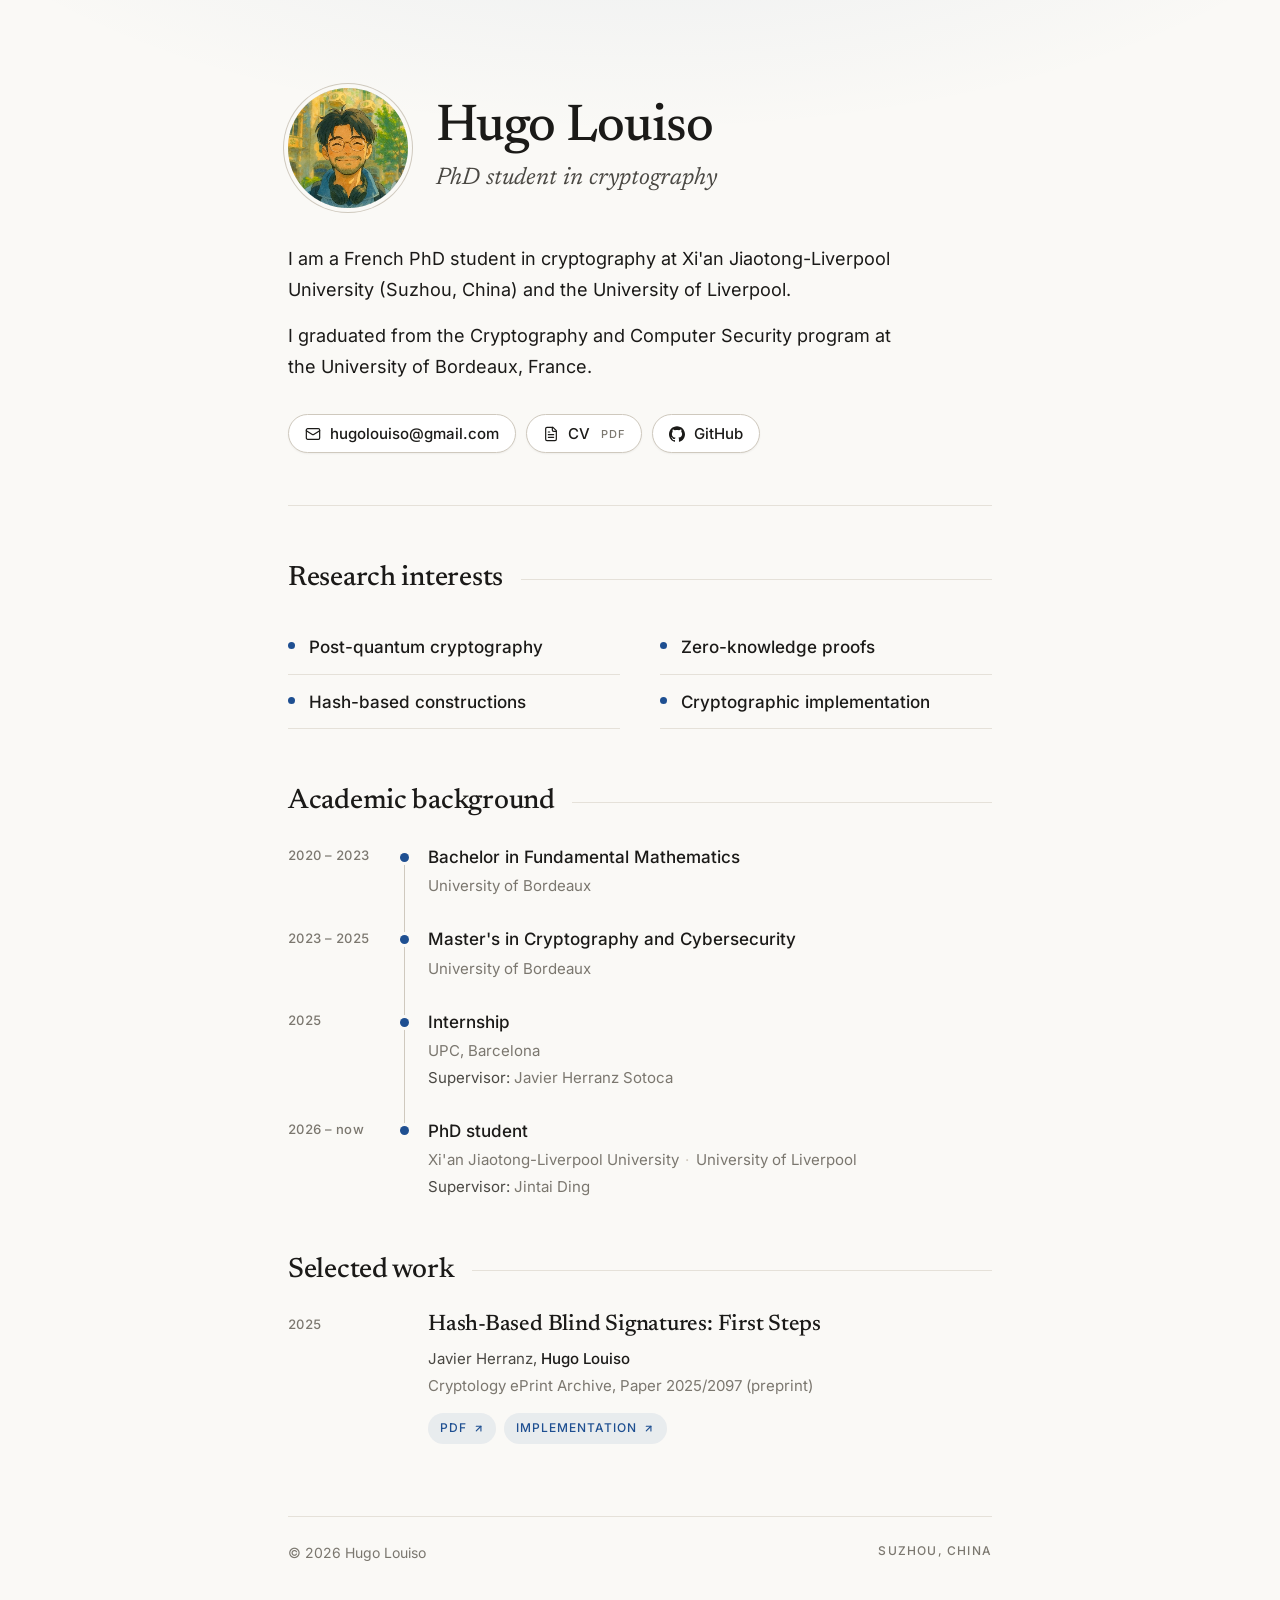
==== index.html @ 9418b862 "Update intro: drop PQC-X, mention the University of Liverpool Co-Authored-By: Claude Fable 5.1 <nore" ====
<!DOCTYPE html>
<html lang="en">
<head>
  <meta charset="utf-8">
  <meta name="viewport" content="width=device-width, initial-scale=1">
  <meta name="color-scheme" content="light">
  <meta name="theme-color" content="#faf9f6">

  <title>Hugo Louiso</title>
  <meta name="description" content="Hugo Louiso is a French PhD student in cryptography at Xi'an Jiaotong-Liverpool University (Suzhou, China) and the University of Liverpool. Post-quantum cryptography, zero-knowledge proofs and hash-based constructions.">
  <meta name="author" content="Hugo Louiso">
  <link rel="canonical" href="https://hlouiso.github.io/">

  <meta property="og:type" content="profile">
  <meta property="og:title" content="Hugo Louiso">
  <meta property="og:description" content="PhD student in cryptography at Xi'an Jiaotong-Liverpool University (Suzhou, China) and the University of Liverpool.">
  <meta property="og:url" content="https://hlouiso.github.io/">
  <meta property="og:image" content="https://hlouiso.github.io/assets/hugo-louiso.jpg">
  <meta name="twitter:card" content="summary">

  <link rel="icon" href="data:image/svg+xml,%3Csvg xmlns='http://www.w3.org/2000/svg' viewBox='0 0 64 64'%3E%3Crect width='64' height='64' rx='14' fill='%231e4f91'/%3E%3Ctext x='32' y='34' dominant-baseline='central' text-anchor='middle' font-family='Georgia, serif' font-size='30' fill='%23fff'%3EHL%3C/text%3E%3C/svg%3E">

  <link rel="preload" href="fonts/newsreader-latin-500-normal.woff2" as="font" type="font/woff2" crossorigin>
  <link rel="preload" href="fonts/newsreader-latin-400-italic.woff2" as="font" type="font/woff2" crossorigin>
  <link rel="preload" href="fonts/inter-latin-400-normal.woff2" as="font" type="font/woff2" crossorigin>
  <link rel="preload" href="fonts/inter-latin-500-normal.woff2" as="font" type="font/woff2" crossorigin>
  <link rel="stylesheet" href="style.css?v=3">

  <script type="application/ld+json">
  {
    "@context": "https://schema.org",
    "@type": "Person",
    "name": "Hugo Louiso",
    "url": "https://hlouiso.github.io/",
    "image": "https://hlouiso.github.io/assets/hugo-louiso.jpg",
    "email": "mailto:hugolouiso@gmail.com",
    "jobTitle": "PhD student in cryptography",
    "affiliation": [
      { "@type": "CollegeOrUniversity", "name": "Xi'an Jiaotong-Liverpool University" },
      { "@type": "CollegeOrUniversity", "name": "University of Liverpool" }
    ],
    "alumniOf": { "@type": "CollegeOrUniversity", "name": "University of Bordeaux" },
    "sameAs": ["https://github.com/hlouiso"]
  }
  </script>
</head>
<body>
  <div class="page">
    <header class="hero">
      <div class="identity">
        <img
          class="portrait"
          src="assets/hugo-louiso.jpg"
          width="120"
          height="120"
          alt="Portrait of Hugo Louiso"
          fetchpriority="high"
        >
        <div>
          <h1>Hugo Louiso</h1>
          <p class="role">PhD student in cryptography</p>
        </div>
      </div>

      <div class="intro">
        <p>
          I am a French PhD student in cryptography at Xi'an Jiaotong-Liverpool
          University (Suzhou, China) and the University of Liverpool.
        </p>
        <p>
          I graduated from the Cryptography and Computer Security program
          at the University of Bordeaux, France.
        </p>
      </div>

      <nav class="contact" aria-label="Contact and profiles">
        <a class="pill" href="mailto:hugolouiso@gmail.com">
          <svg viewBox="0 0 24 24" fill="none" stroke="currentColor" stroke-width="1.8" stroke-linecap="round" stroke-linejoin="round" aria-hidden="true">
            <rect width="20" height="16" x="2" y="4" rx="2"/>
            <path d="m22 7-8.97 5.7a1.94 1.94 0 0 1-2.06 0L2 7"/>
          </svg>
          hugolouiso@gmail.com
        </a>
        <a class="pill" href="CV_LOUISO_Hugo_EN.pdf" target="_blank" rel="noopener">
          <svg viewBox="0 0 24 24" fill="none" stroke="currentColor" stroke-width="1.8" stroke-linecap="round" stroke-linejoin="round" aria-hidden="true">
            <path d="M15 2H6a2 2 0 0 0-2 2v16a2 2 0 0 0 2 2h12a2 2 0 0 0 2-2V7Z"/>
            <path d="M14 2v4a2 2 0 0 0 2 2h4"/>
            <path d="M10 9H8"/>
            <path d="M16 13H8"/>
            <path d="M16 17H8"/>
          </svg>
          CV <span class="pill-hint">PDF</span>
        </a>
        <a class="pill" href="https://github.com/hlouiso" target="_blank" rel="noopener">
          <svg viewBox="0 0 24 24" fill="currentColor" aria-hidden="true">
            <path d="M12 .297c-6.63 0-12 5.373-12 12 0 5.303 3.438 9.8 8.205 11.385.6.113.82-.258.82-.577 0-.285-.01-1.04-.015-2.04-3.338.724-4.042-1.61-4.042-1.61C4.422 18.07 3.633 17.7 3.633 17.7c-1.087-.744.084-.729.084-.729 1.205.084 1.838 1.236 1.838 1.236 1.07 1.835 2.809 1.305 3.495.998.108-.776.417-1.305.76-1.605-2.665-.3-5.466-1.332-5.466-5.93 0-1.31.465-2.38 1.235-3.22-.135-.303-.54-1.523.105-3.176 0 0 1.005-.322 3.3 1.23.96-.267 1.98-.399 3-.405 1.02.006 2.04.138 3 .405 2.28-1.552 3.285-1.23 3.285-1.23.645 1.653.24 2.873.12 3.176.765.84 1.23 1.91 1.23 3.22 0 4.61-2.805 5.625-5.475 5.92.42.36.81 1.096.81 2.22 0 1.606-.015 2.896-.015 3.286 0 .315.21.69.825.57C20.565 22.092 24 17.592 24 12.297c0-6.627-5.373-12-12-12"/>
          </svg>
          GitHub
        </a>
      </nav>
    </header>

    <main>
      <section class="section" aria-labelledby="interests-title">
        <h2 id="interests-title">Research interests</h2>
        <ul class="interests" role="list">
          <li>Post-quantum cryptography</li>
          <li>Zero-knowledge proofs</li>
          <li>Hash-based constructions</li>
          <li>Cryptographic implementation</li>
        </ul>
      </section>

      <section class="section" aria-labelledby="background-title">
        <h2 id="background-title">Academic background</h2>
        <ol class="timeline">
          <li class="entry">
            <span class="entry-date">2020 – 2023</span>
            <div class="entry-body">
              <p class="entry-title">Bachelor in Fundamental Mathematics</p>
              <p class="entry-place">University of Bordeaux</p>
            </div>
          </li>
          <li class="entry">
            <span class="entry-date">2023 – 2025</span>
            <div class="entry-body">
              <p class="entry-title">Master's in Cryptography and Cybersecurity</p>
              <p class="entry-place">University of Bordeaux</p>
            </div>
          </li>
          <li class="entry">
            <span class="entry-date">2025</span>
            <div class="entry-body">
              <p class="entry-title">Internship</p>
              <p class="entry-place">UPC, Barcelona</p>
              <p class="entry-note"><span class="label">Supervisor:</span> Javier Herranz Sotoca</p>
            </div>
          </li>
          <li class="entry">
            <span class="entry-date">2026 – now</span>
            <div class="entry-body">
              <p class="entry-title">PhD student</p>
              <p class="entry-place"><span>Xi'an Jiaotong-Liverpool University</span><span class="sep" aria-hidden="true">·</span><span>University of Liverpool</span></p>
              <p class="entry-note"><span class="label">Supervisor:</span> Jintai Ding</p>
            </div>
          </li>
        </ol>
      </section>

      <section class="section" aria-labelledby="work-title">
        <h2 id="work-title">Selected work</h2>
        <ol class="papers">
          <li class="entry">
            <span class="entry-date">2025</span>
            <div class="entry-body">
              <h3 class="paper-title">
                <a href="https://eprint.iacr.org/2025/2097" target="_blank" rel="noopener">Hash-Based Blind Signatures: First Steps</a>
              </h3>
              <p class="paper-authors">Javier Herranz, <span class="me">Hugo Louiso</span></p>
              <p class="paper-venue">Cryptology ePrint Archive, Paper 2025/2097 (preprint)</p>
              <div class="paper-links">
                <a class="chip" href="https://eprint.iacr.org/2025/2097.pdf" target="_blank" rel="noopener">
                  PDF
                  <svg viewBox="0 0 24 24" fill="none" stroke="currentColor" stroke-width="2.4" stroke-linecap="round" stroke-linejoin="round" aria-hidden="true"><path d="M7 7h10v10"/><path d="M7 17 17 7"/></svg>
                </a>
                <a class="chip" href="https://github.com/hlouiso/blind_MSS" target="_blank" rel="noopener">
                  Implementation
                  <svg viewBox="0 0 24 24" fill="none" stroke="currentColor" stroke-width="2.4" stroke-linecap="round" stroke-linejoin="round" aria-hidden="true"><path d="M7 7h10v10"/><path d="M7 17 17 7"/></svg>
                </a>
              </div>
            </div>
          </li>
        </ol>
      </section>
    </main>

    <footer class="footer">
      <p>© 2026 Hugo Louiso</p>
      <p class="place">Suzhou, China</p>
    </footer>
  </div>
</body>
</html>
---- style.css ----
/* ==========================================================================
   Hugo Louiso — personal website
   Self-hosted fonts (SIL Open Font License, see fonts/LICENSE-*.txt)
   ========================================================================== */

@font-face {
  font-family: "Newsreader";
  font-style: normal;
  font-weight: 500;
  font-display: swap;
  src: url("fonts/newsreader-latin-500-normal.woff2") format("woff2");
}

@font-face {
  font-family: "Newsreader";
  font-style: italic;
  font-weight: 400;
  font-display: swap;
  src: url("fonts/newsreader-latin-400-italic.woff2") format("woff2");
}

@font-face {
  font-family: "Inter";
  font-style: normal;
  font-weight: 400;
  font-display: swap;
  src: url("fonts/inter-latin-400-normal.woff2") format("woff2");
}

@font-face {
  font-family: "Inter";
  font-style: normal;
  font-weight: 500;
  font-display: swap;
  src: url("fonts/inter-latin-500-normal.woff2") format("woff2");
}

/* --------------------------------------------------------------------------
   Design tokens
   -------------------------------------------------------------------------- */

:root {
  color-scheme: light;

  --bg: #faf9f6;
  --glow: rgba(30, 79, 145, 0.085);
  --surface: #ffffff;
  --text: #1b1a18;
  --text-2: #4a4843;
  --muted: #7b776f;
  --line: #e5e1d9;
  --line-strong: #cfc9be;
  --accent: #1e4f91;
  --accent-hover: #16407a;
  --accent-soft: rgba(30, 79, 145, 0.08);
  --on-accent: #ffffff;
  --selection-bg: #1e4f91;
  --selection-fg: #ffffff;
  --shadow: 0 1px 2px rgba(20, 18, 14, 0.05);

  --font-serif: "Newsreader", "Iowan Old Style", "Palatino Linotype", Palatino, Georgia, serif;
  --font-sans: "Inter", system-ui, -apple-system, "Segoe UI", Roboto, Helvetica, Arial, sans-serif;

  --date-w: 7rem;
  --rail-w: 1.75rem;
}

/* --------------------------------------------------------------------------
   Base
   -------------------------------------------------------------------------- */

*,
*::before,
*::after {
  box-sizing: border-box;
}

html {
  -webkit-text-size-adjust: 100%;
}

body {
  margin: 0;
  font-family: var(--font-sans);
  font-size: 1.0625rem;
  line-height: 1.65;
  color: var(--text);
  background-color: var(--bg);
  background-image: radial-gradient(70rem 32rem at 50% -14rem, var(--glow), transparent 70%);
  background-repeat: no-repeat;
  -webkit-font-smoothing: antialiased;
  -moz-osx-font-smoothing: grayscale;
  text-rendering: optimizeLegibility;
}

::selection {
  background: var(--selection-bg);
  color: var(--selection-fg);
}

a {
  color: var(--accent);
  text-decoration-thickness: 1px;
  text-underline-offset: 0.18em;
}

a:hover {
  color: var(--accent-hover);
}

:focus-visible {
  outline: 2px solid var(--accent);
  outline-offset: 3px;
  border-radius: 4px;
}

img {
  display: block;
  max-width: 100%;
}

svg {
  display: block;
}

.page {
  width: min(44rem, 100% - 2.5rem);
  margin: 0 auto;
  padding: 5.5rem 0 3.5rem;
}

/* --------------------------------------------------------------------------
   Hero
   -------------------------------------------------------------------------- */

.hero {
  padding-bottom: 3.25rem;
  border-bottom: 1px solid var(--line);
  margin-bottom: 3.5rem;
}

.identity {
  display: flex;
  align-items: center;
  gap: 1.75rem;
  margin-bottom: 2.25rem;
}

.portrait {
  width: 120px;
  height: 120px;
  flex-shrink: 0;
  border-radius: 50%;
  object-fit: cover;
  background: var(--accent-soft);
  box-shadow: 0 0 0 4px var(--bg), 0 0 0 5px var(--line-strong);
}

h1 {
  margin: 0 0 0.5rem;
  font-family: var(--font-serif);
  font-weight: 500;
  font-size: clamp(2.5rem, 6vw, 3.25rem);
  line-height: 1.02;
  letter-spacing: -0.02em;
  color: var(--text);
}

.role {
  margin: 0;
  font-family: var(--font-serif);
  font-style: italic;
  font-weight: 400;
  font-size: 1.5rem;
  line-height: 1.3;
  color: var(--text-2);
}

.intro p {
  margin: 0 0 1rem;
  max-width: 38rem;
  font-size: 1.125rem;
  line-height: 1.7;
}

.intro p:last-child {
  margin-bottom: 0;
}

.contact {
  display: flex;
  flex-wrap: wrap;
  gap: 0.625rem;
  margin-top: 2rem;
}

.pill {
  display: inline-flex;
  align-items: center;
  gap: 0.55rem;
  padding: 0.55rem 1rem;
  border: 1px solid var(--line-strong);
  border-radius: 999px;
  background: var(--surface);
  box-shadow: var(--shadow);
  color: var(--text);
  font-size: 0.9375rem;
  font-weight: 500;
  line-height: 1.3;
  text-decoration: none;
  transition: border-color 0.15s ease, color 0.15s ease, transform 0.15s ease;
}

.pill:hover {
  border-color: var(--accent);
  color: var(--accent);
  transform: translateY(-1px);
}

.pill svg {
  width: 1rem;
  height: 1rem;
  flex-shrink: 0;
}

.pill-hint {
  margin-left: 0.15rem;
  font-size: 0.6875rem;
  letter-spacing: 0.1em;
  text-transform: uppercase;
  color: var(--muted);
}

/* --------------------------------------------------------------------------
   Sections
   -------------------------------------------------------------------------- */

.section + .section {
  margin-top: 3.5rem;
}

h2 {
  display: flex;
  align-items: center;
  gap: 1.1rem;
  margin: 0 0 1.5rem;
  font-family: var(--font-serif);
  font-weight: 500;
  font-size: 1.75rem;
  line-height: 1.2;
  letter-spacing: -0.01em;
  color: var(--text);
}

h2::after {
  content: "";
  flex: 1;
  height: 1px;
  background: var(--line);
}

/* Research interests ------------------------------------------------------ */

.interests {
  list-style: none;
  margin: 0;
  padding: 0;
  display: grid;
  grid-template-columns: repeat(2, minmax(0, 1fr));
  column-gap: 2.5rem;
}

.interests li {
  display: flex;
  align-items: center;
  gap: 0.85rem;
  padding: 0.8rem 0;
  border-bottom: 1px solid var(--line);
  font-weight: 500;
}

.interests li::before {
  content: "";
  flex-shrink: 0;
  width: 7px;
  height: 7px;
  border-radius: 50%;
  background: var(--accent);
  transform: translateY(-1px);
}

/* Dated entries (timeline + papers) -------------------------------------- */

.timeline,
.papers {
  list-style: none;
  margin: 0;
  padding: 0;
}

.entry {
  position: relative;
  display: grid;
  grid-template-columns: var(--date-w) minmax(0, 1fr);
  padding-bottom: 1.75rem;
}

.entry:last-child {
  padding-bottom: 0;
}

.entry-date {
  padding-top: 0.2rem;
  font-size: 0.8125rem;
  font-weight: 500;
  line-height: 1.5;
  letter-spacing: 0.03em;
  font-variant-numeric: tabular-nums;
  color: var(--muted);
  white-space: nowrap;
}

.entry-body {
  padding-left: var(--rail-w);
}

.entry-title {
  margin: 0;
  font-weight: 500;
  color: var(--text);
}

.entry-place,
.entry-note {
  margin: 0.2rem 0 0;
  font-size: 0.9375rem;
  line-height: 1.55;
  color: var(--muted);
}

.entry-note .label {
  color: var(--text-2);
}

.sep {
  margin: 0 0.4rem;
  color: var(--line-strong);
}

/* Timeline rail: a hairline with a dot per entry */

.timeline .entry::before {
  content: "";
  position: absolute;
  top: 0;
  bottom: 0;
  left: calc(var(--date-w) + 4px);
  width: 1px;
  background: var(--line-strong);
}

.timeline .entry::after {
  content: "";
  position: absolute;
  top: 0.6rem;
  left: var(--date-w);
  width: 9px;
  height: 9px;
  border-radius: 50%;
  background: var(--accent);
  box-shadow: 0 0 0 3px var(--bg);
}

.timeline .entry:first-child::before {
  top: 0.6rem;
}

.timeline .entry:last-child::before {
  bottom: auto;
  height: 0.6rem;
}

/* Papers ------------------------------------------------------------------ */

.paper-title {
  margin: 0;
  font-family: var(--font-serif);
  font-weight: 500;
  font-size: 1.4rem;
  line-height: 1.25;
  letter-spacing: -0.01em;
}

.paper-title a {
  color: var(--text);
  text-decoration: none;
}

.paper-title a:hover {
  color: var(--accent);
}

.paper-authors {
  margin: 0.45rem 0 0;
  font-size: 0.9375rem;
  color: var(--text-2);
}

.paper-authors .me {
  font-weight: 500;
  color: var(--text);
}

.paper-venue {
  margin: 0.15rem 0 0;
  font-size: 0.9375rem;
  color: var(--muted);
}

.paper-links {
  display: flex;
  flex-wrap: wrap;
  gap: 0.5rem;
  margin-top: 0.9rem;
}

.chip {
  display: inline-flex;
  align-items: center;
  gap: 0.4rem;
  padding: 0.35rem 0.75rem;
  border-radius: 999px;
  background: var(--accent-soft);
  color: var(--accent);
  font-size: 0.75rem;
  font-weight: 500;
  letter-spacing: 0.08em;
  text-transform: uppercase;
  text-decoration: none;
  transition: background-color 0.15s ease, color 0.15s ease;
}

.chip svg {
  width: 0.7rem;
  height: 0.7rem;
}

.chip:hover {
  background: var(--accent);
  color: var(--on-accent);
}

/* --------------------------------------------------------------------------
   Footer
   -------------------------------------------------------------------------- */

.footer {
  display: flex;
  flex-wrap: wrap;
  justify-content: space-between;
  gap: 0.5rem 1rem;
  margin-top: 4.5rem;
  padding-top: 1.5rem;
  border-top: 1px solid var(--line);
  font-size: 0.875rem;
  color: var(--muted);
}

.footer p {
  margin: 0;
}

.footer .place {
  font-size: 0.75rem;
  font-weight: 500;
  letter-spacing: 0.1em;
  text-transform: uppercase;
}

/* --------------------------------------------------------------------------
   Small screens
   -------------------------------------------------------------------------- */

@media (max-width: 40rem) {
  :root {
    --date-w: 0px;
  }

  .page {
    width: min(44rem, 100% - 2rem);
    padding-top: 3.5rem;
  }

  .identity {
    flex-direction: column;
    align-items: flex-start;
    gap: 1.25rem;
    margin-bottom: 1.75rem;
  }

  .portrait {
    width: 96px;
    height: 96px;
  }

  .role {
    font-size: 1.35rem;
  }

  .intro p {
    font-size: 1.0625rem;
  }

  .hero {
    padding-bottom: 2.5rem;
    margin-bottom: 2.75rem;
  }

  .section + .section {
    margin-top: 2.75rem;
  }

  .interests {
    grid-template-columns: 1fr;
  }

  .entry {
    grid-template-columns: 1fr;
  }

  .entry-date {
    padding-top: 0;
    padding-left: var(--rail-w);
    margin-bottom: 0.2rem;
  }

  .papers .entry-date {
    padding-left: 0;
  }

  .papers .entry-body {
    padding-left: 0;
  }

  .entry-place > span {
    display: block;
  }

  .entry-place .sep {
    display: none;
  }

  .timeline .entry::after {
    top: 0.3rem;
  }

  .timeline .entry:first-child::before {
    top: 0.3rem;
  }

  .timeline .entry:last-child::before {
    height: 0.3rem;
  }
}

/* --------------------------------------------------------------------------
   Preferences
   -------------------------------------------------------------------------- */

@media (prefers-reduced-motion: reduce) {
  *,
  *::before,
  *::after {
    transition: none !important;
  }
}

@media print {
  body {
    background: #fff;
    color: #000;
  }

  .page {
    width: auto;
    padding: 0;
  }

  .pill,
  .chip {
    box-shadow: none;
    border: 1px solid #999;
    background: none;
  }
}
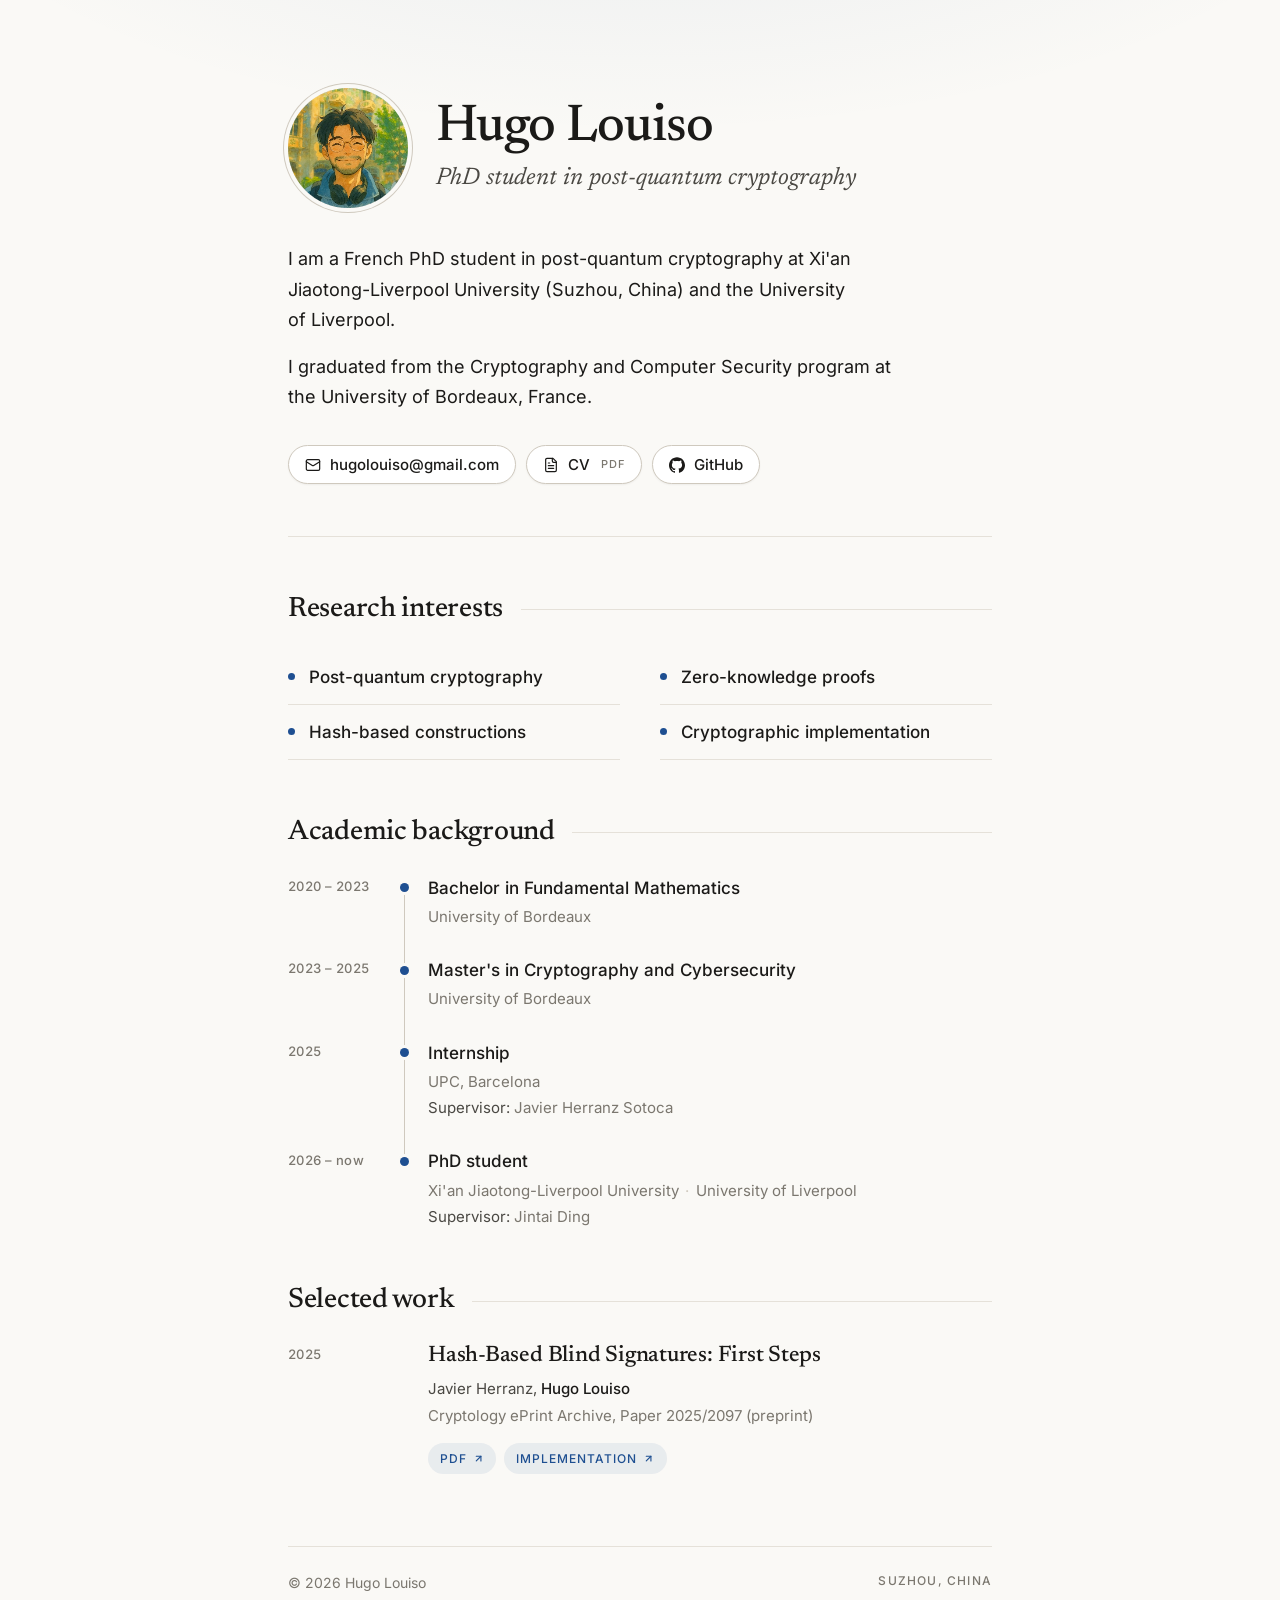
==== commit 93918795: "Describe the PhD as post-quantum cryptography, tidy hero wrapping Co-Authored-By: Claude Fable 5.1 <" ====
--- a/index.html
+++ b/index.html
@@ -7,13 +7,13 @@
   <meta name="theme-color" content="#faf9f6">
 
   <title>Hugo Louiso</title>
-  <meta name="description" content="Hugo Louiso is a French PhD student in cryptography at Xi'an Jiaotong-Liverpool University (Suzhou, China) and the University of Liverpool. Post-quantum cryptography, zero-knowledge proofs and hash-based constructions.">
+  <meta name="description" content="Hugo Louiso is a French PhD student in post-quantum cryptography at Xi'an Jiaotong-Liverpool University (Suzhou, China) and the University of Liverpool. Zero-knowledge proofs, hash-based constructions and cryptographic implementation.">
   <meta name="author" content="Hugo Louiso">
   <link rel="canonical" href="https://hlouiso.github.io/">
 
   <meta property="og:type" content="profile">
   <meta property="og:title" content="Hugo Louiso">
-  <meta property="og:description" content="PhD student in cryptography at Xi'an Jiaotong-Liverpool University (Suzhou, China) and the University of Liverpool.">
+  <meta property="og:description" content="PhD student in post-quantum cryptography at Xi'an Jiaotong-Liverpool University (Suzhou, China) and the University of Liverpool.">
   <meta property="og:url" content="https://hlouiso.github.io/">
   <meta property="og:image" content="https://hlouiso.github.io/assets/hugo-louiso.jpg">
   <meta name="twitter:card" content="summary">
@@ -24,7 +24,7 @@
   <link rel="preload" href="fonts/newsreader-latin-400-italic.woff2" as="font" type="font/woff2" crossorigin>
   <link rel="preload" href="fonts/inter-latin-400-normal.woff2" as="font" type="font/woff2" crossorigin>
   <link rel="preload" href="fonts/inter-latin-500-normal.woff2" as="font" type="font/woff2" crossorigin>
-  <link rel="stylesheet" href="style.css?v=3">
+  <link rel="stylesheet" href="style.css?v=4">
 
   <script type="application/ld+json">
   {
@@ -34,7 +34,7 @@
     "url": "https://hlouiso.github.io/",
     "image": "https://hlouiso.github.io/assets/hugo-louiso.jpg",
     "email": "mailto:hugolouiso@gmail.com",
-    "jobTitle": "PhD student in cryptography",
+    "jobTitle": "PhD student in post-quantum cryptography",
     "affiliation": [
       { "@type": "CollegeOrUniversity", "name": "Xi'an Jiaotong-Liverpool University" },
       { "@type": "CollegeOrUniversity", "name": "University of Liverpool" }
@@ -58,13 +58,13 @@
         >
         <div>
           <h1>Hugo Louiso</h1>
-          <p class="role">PhD student in cryptography</p>
+          <p class="role">PhD student in post-quantum cryptography</p>
         </div>
       </div>
 
       <div class="intro">
         <p>
-          I am a French PhD student in cryptography at Xi'an Jiaotong-Liverpool
+          I am a French PhD student in post-quantum cryptography at Xi'an Jiaotong-Liverpool
           University (Suzhou, China) and the University of Liverpool.
         </p>
         <p>
--- a/style.css
+++ b/style.css
@@ -181,6 +181,7 @@
   max-width: 38rem;
   font-size: 1.125rem;
   line-height: 1.7;
+  text-wrap: pretty;
 }
 
 .intro p:last-child {
@@ -504,7 +505,7 @@
   }
 
   .role {
-    font-size: 1.35rem;
+    font-size: 1.25rem;
   }
 
   .intro p {
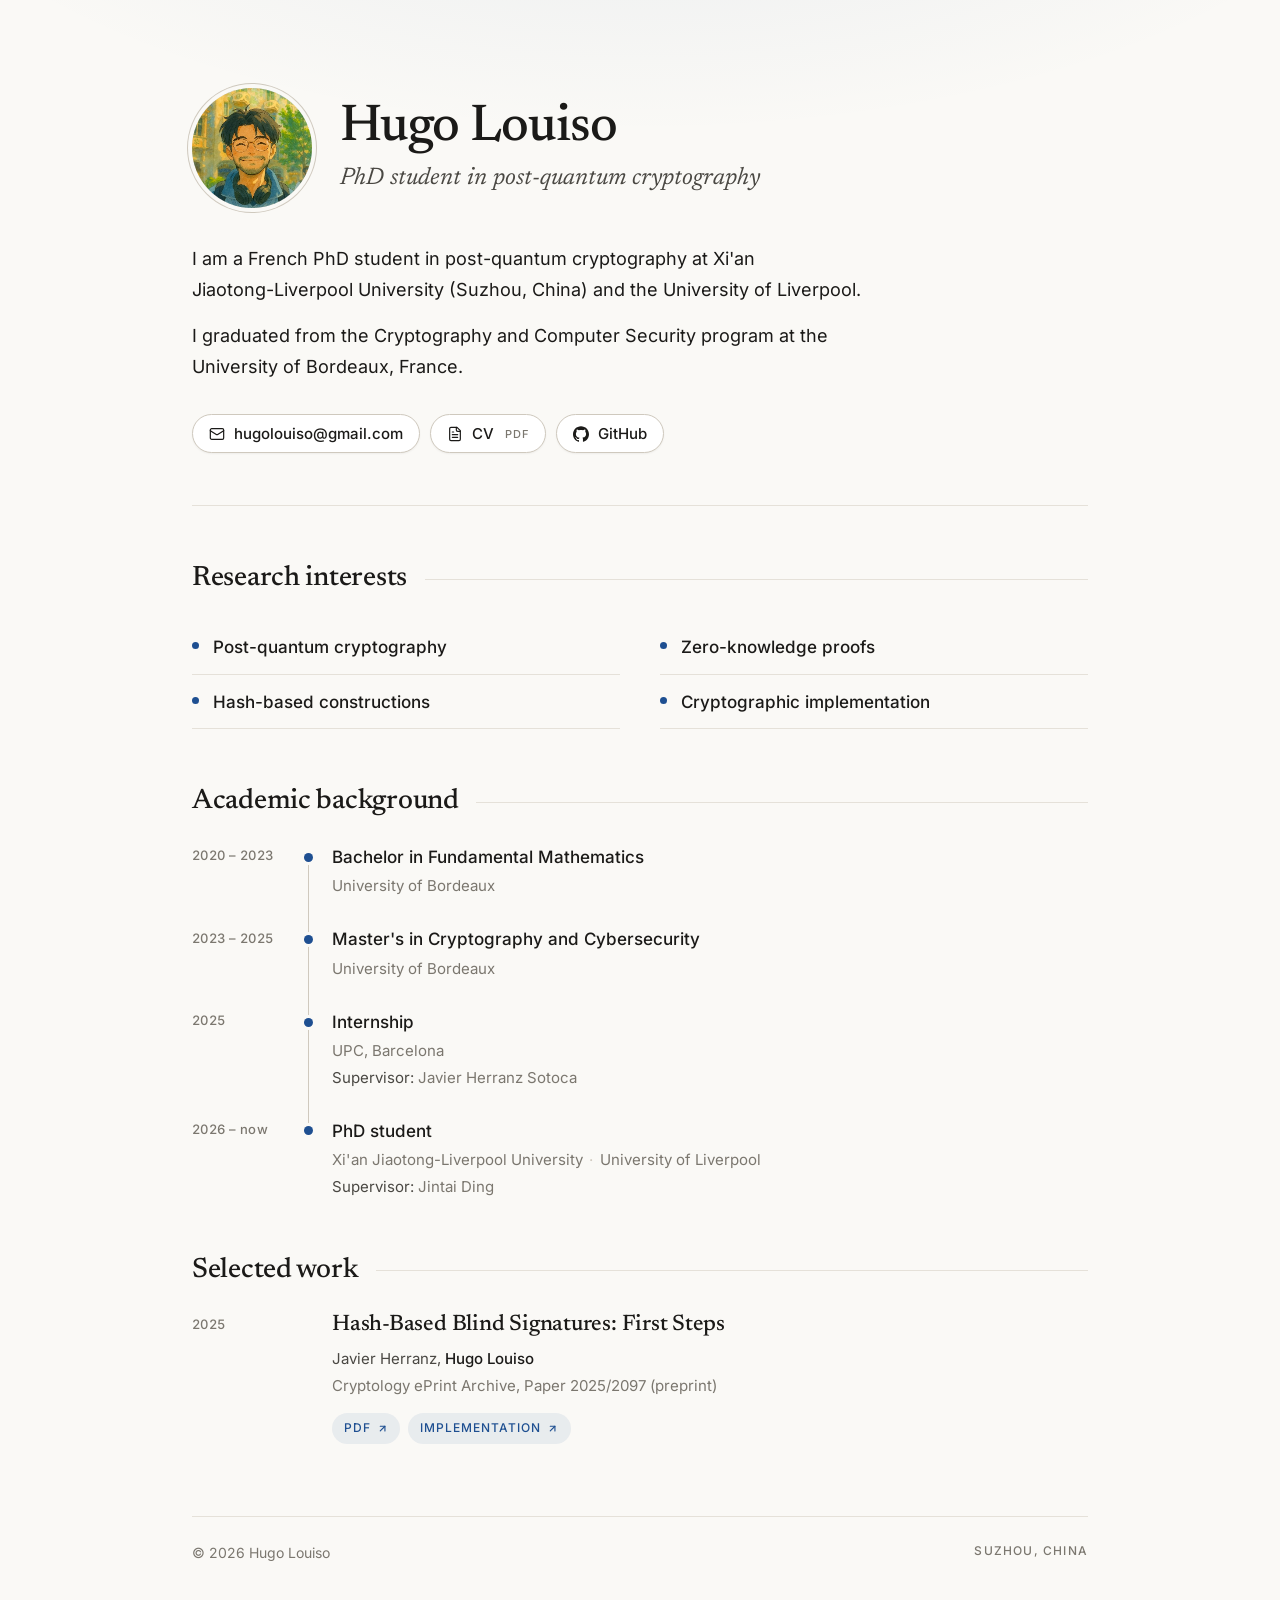
==== commit f5e10418: "Widen the content column to reduce side margins Co-Authored-By: Claude Fable 5.1 <noreply@anthropic." ====
--- a/index.html
+++ b/index.html
@@ -24,7 +24,7 @@
   <link rel="preload" href="fonts/newsreader-latin-400-italic.woff2" as="font" type="font/woff2" crossorigin>
   <link rel="preload" href="fonts/inter-latin-400-normal.woff2" as="font" type="font/woff2" crossorigin>
   <link rel="preload" href="fonts/inter-latin-500-normal.woff2" as="font" type="font/woff2" crossorigin>
-  <link rel="stylesheet" href="style.css?v=4">
+  <link rel="stylesheet" href="style.css?v=5">
 
   <script type="application/ld+json">
   {
@@ -64,8 +64,9 @@
 
       <div class="intro">
         <p>
-          I am a French PhD student in post-quantum cryptography at Xi'an Jiaotong-Liverpool
-          University (Suzhou, China) and the University of Liverpool.
+          I am a French PhD student in post-quantum cryptography at Xi'an
+          <span class="nowrap">Jiaotong-Liverpool</span> University (Suzhou, China)
+          and the University of Liverpool.
         </p>
         <p>
           I graduated from the Cryptography and Computer Security program
--- a/style.css
+++ b/style.css
@@ -124,7 +124,7 @@
 }
 
 .page {
-  width: min(44rem, 100% - 2.5rem);
+  width: min(56rem, 100% - 3rem);
   margin: 0 auto;
   padding: 5.5rem 0 3.5rem;
 }
@@ -178,7 +178,7 @@
 
 .intro p {
   margin: 0 0 1rem;
-  max-width: 38rem;
+  max-width: 44rem;
   font-size: 1.125rem;
   line-height: 1.7;
   text-wrap: pretty;
@@ -186,6 +186,10 @@
 
 .intro p:last-child {
   margin-bottom: 0;
+}
+
+.nowrap {
+  white-space: nowrap;
 }
 
 .contact {
@@ -488,7 +492,7 @@
   }
 
   .page {
-    width: min(44rem, 100% - 2rem);
+    width: min(56rem, 100% - 2rem);
     padding-top: 3.5rem;
   }
 
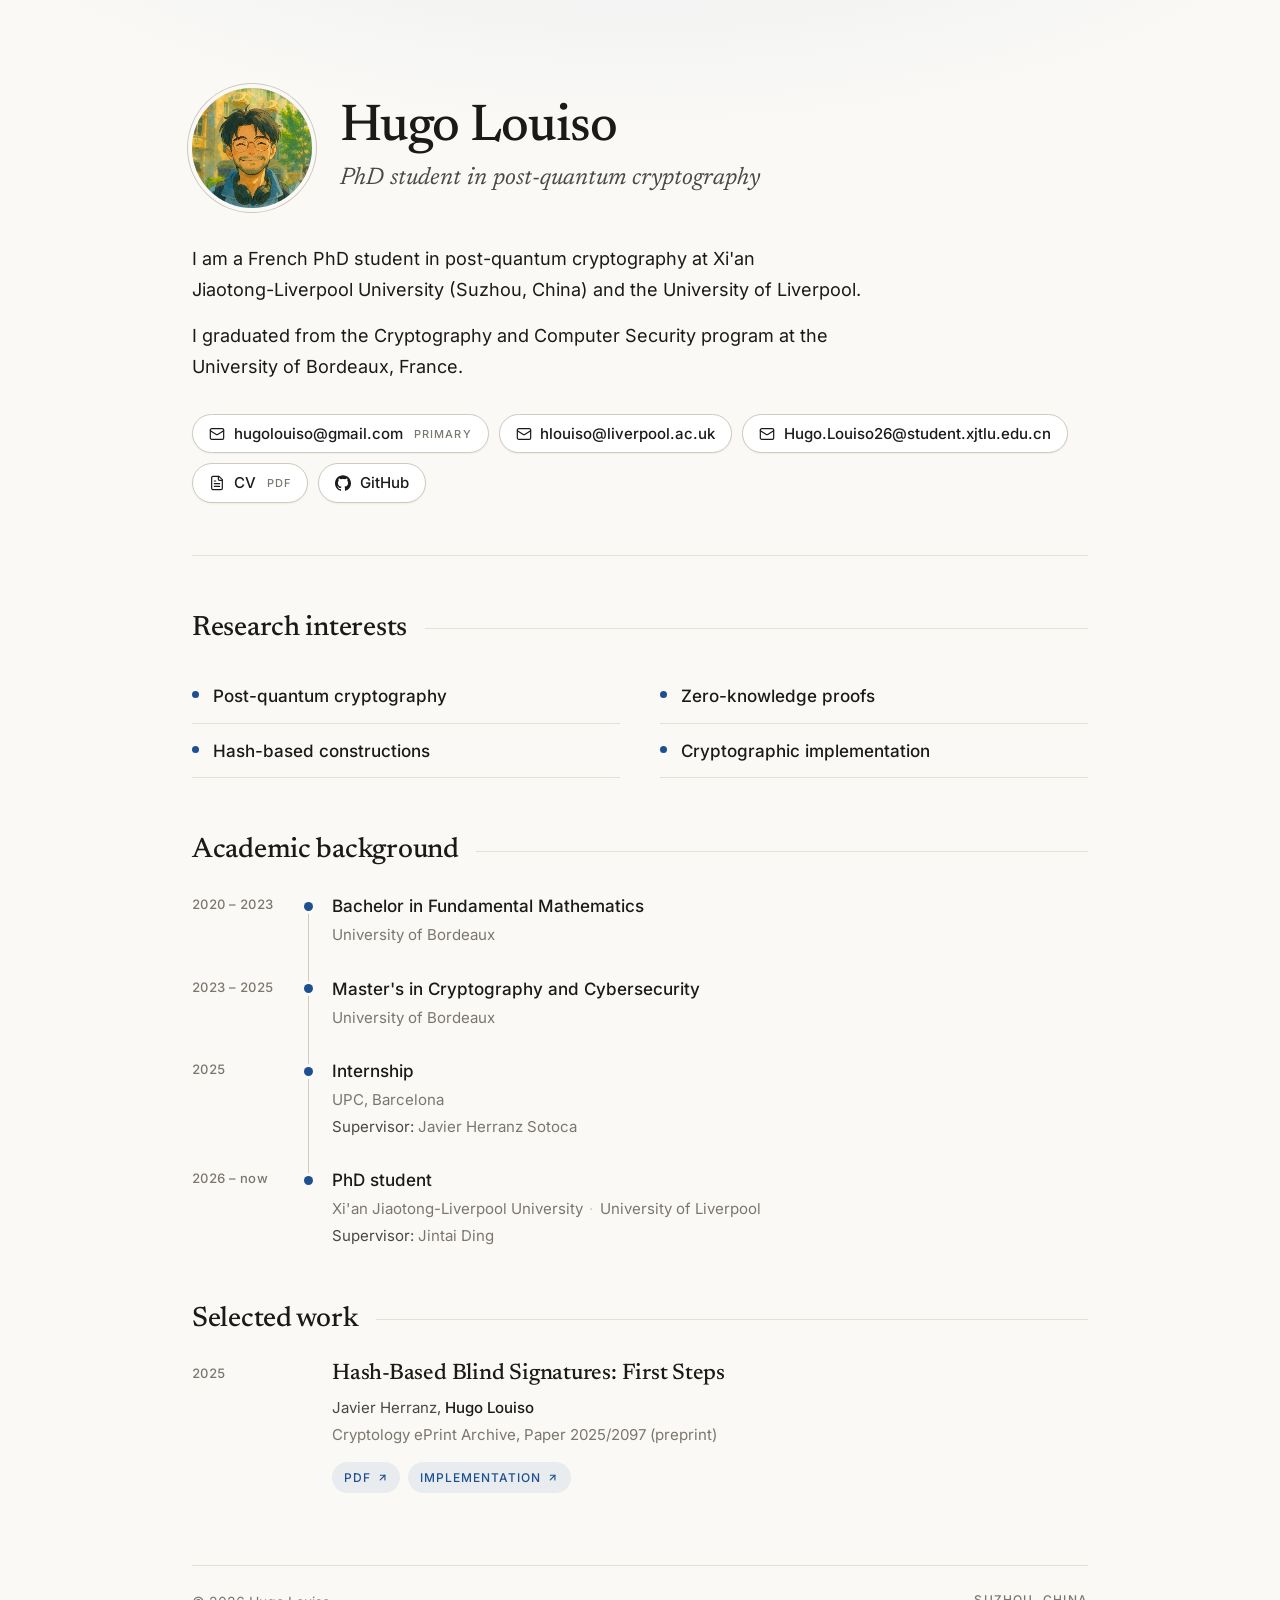
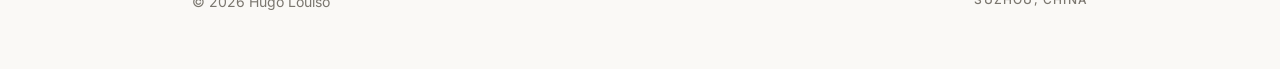
==== commit 663aa6b2: "Add university email addresses and mark primary contact" ====
--- a/index.html
+++ b/index.html
@@ -24,7 +24,7 @@
   <link rel="preload" href="fonts/newsreader-latin-400-italic.woff2" as="font" type="font/woff2" crossorigin>
   <link rel="preload" href="fonts/inter-latin-400-normal.woff2" as="font" type="font/woff2" crossorigin>
   <link rel="preload" href="fonts/inter-latin-500-normal.woff2" as="font" type="font/woff2" crossorigin>
-  <link rel="stylesheet" href="style.css?v=5">
+  <link rel="stylesheet" href="style.css?v=6">
 
   <script type="application/ld+json">
   {
@@ -80,7 +80,22 @@
             <rect width="20" height="16" x="2" y="4" rx="2"/>
             <path d="m22 7-8.97 5.7a1.94 1.94 0 0 1-2.06 0L2 7"/>
           </svg>
-          hugolouiso@gmail.com
+          <span class="pill-email">hugolouiso@gmail.com</span>
+          <span class="pill-hint">Primary</span>
+        </a>
+        <a class="pill" href="mailto:hlouiso@liverpool.ac.uk">
+          <svg viewBox="0 0 24 24" fill="none" stroke="currentColor" stroke-width="1.8" stroke-linecap="round" stroke-linejoin="round" aria-hidden="true">
+            <rect width="20" height="16" x="2" y="4" rx="2"/>
+            <path d="m22 7-8.97 5.7a1.94 1.94 0 0 1-2.06 0L2 7"/>
+          </svg>
+          <span class="pill-email">hlouiso@liverpool.ac.uk</span>
+        </a>
+        <a class="pill" href="mailto:Hugo.Louiso26@student.xjtlu.edu.cn">
+          <svg viewBox="0 0 24 24" fill="none" stroke="currentColor" stroke-width="1.8" stroke-linecap="round" stroke-linejoin="round" aria-hidden="true">
+            <rect width="20" height="16" x="2" y="4" rx="2"/>
+            <path d="m22 7-8.97 5.7a1.94 1.94 0 0 1-2.06 0L2 7"/>
+          </svg>
+          <span class="pill-email">Hugo.Louiso26@student.xjtlu.edu.cn</span>
         </a>
         <a class="pill" href="CV_LOUISO_Hugo_EN.pdf" target="_blank" rel="noopener">
           <svg viewBox="0 0 24 24" fill="none" stroke="currentColor" stroke-width="1.8" stroke-linecap="round" stroke-linejoin="round" aria-hidden="true">
--- a/style.css
+++ b/style.css
@@ -201,6 +201,7 @@
 
 .pill {
   display: inline-flex;
+  max-width: 100%;
   align-items: center;
   gap: 0.55rem;
   padding: 0.55rem 1rem;
@@ -226,6 +227,11 @@
   width: 1rem;
   height: 1rem;
   flex-shrink: 0;
+}
+
+.pill-email {
+  min-width: 0;
+  overflow-wrap: anywhere;
 }
 
 .pill-hint {
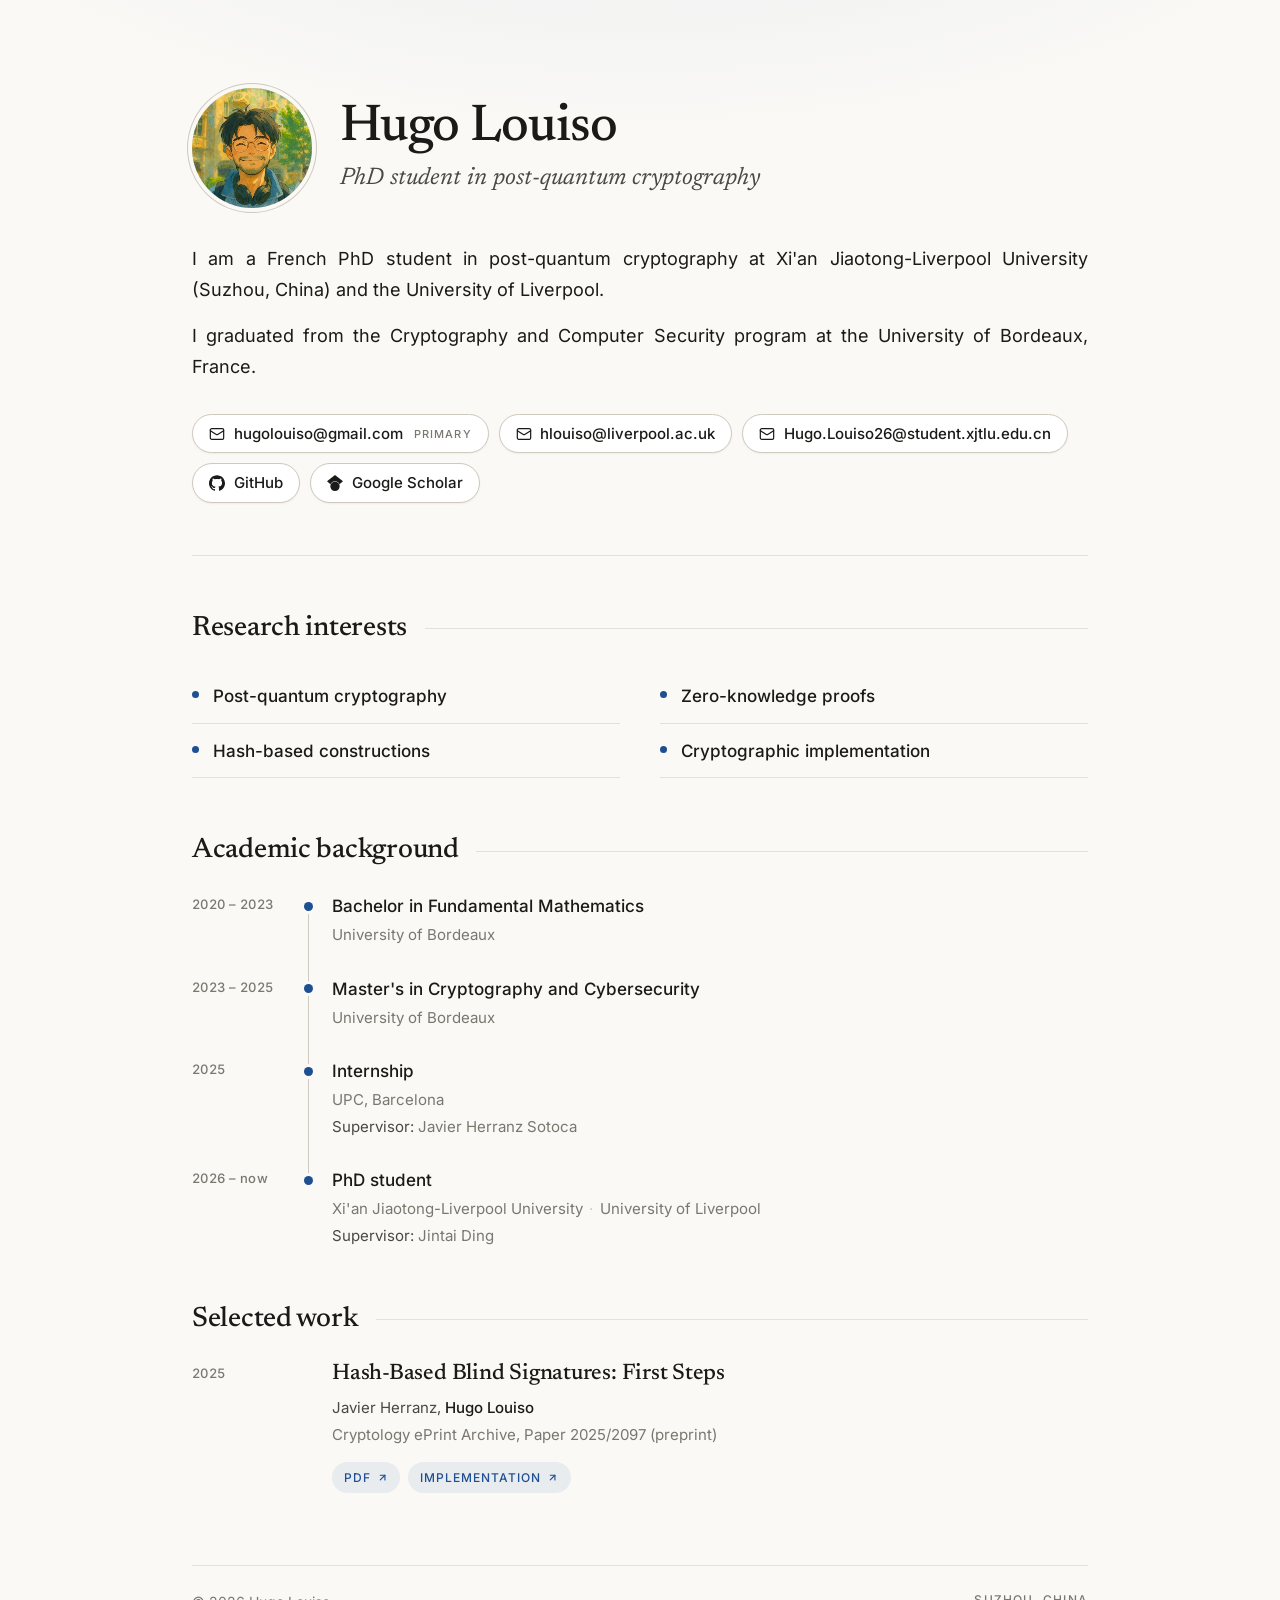
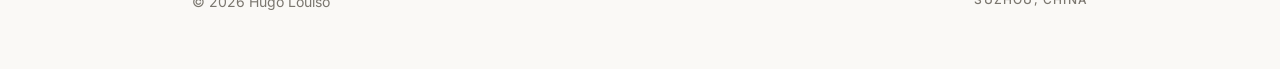
==== commit 01a5b957: "Personal website Co-Authored-By: Claude Opus 5.5 <noreply@anthropic.com>" ====
--- a/index.html
+++ b/index.html
@@ -9,13 +9,13 @@
   <title>Hugo Louiso</title>
   <meta name="description" content="Hugo Louiso is a French PhD student in post-quantum cryptography at Xi'an Jiaotong-Liverpool University (Suzhou, China) and the University of Liverpool. Zero-knowledge proofs, hash-based constructions and cryptographic implementation.">
   <meta name="author" content="Hugo Louiso">
-  <link rel="canonical" href="https://hlouiso.github.io/">
+  <link rel="canonical" href="https://hugolouiso.com/">
 
   <meta property="og:type" content="profile">
   <meta property="og:title" content="Hugo Louiso">
   <meta property="og:description" content="PhD student in post-quantum cryptography at Xi'an Jiaotong-Liverpool University (Suzhou, China) and the University of Liverpool.">
-  <meta property="og:url" content="https://hlouiso.github.io/">
-  <meta property="og:image" content="https://hlouiso.github.io/assets/hugo-louiso.jpg">
+  <meta property="og:url" content="https://hugolouiso.com/">
+  <meta property="og:image" content="https://hugolouiso.com/assets/hugo-louiso.jpg">
   <meta name="twitter:card" content="summary">
 
   <link rel="icon" href="data:image/svg+xml,%3Csvg xmlns='http://www.w3.org/2000/svg' viewBox='0 0 64 64'%3E%3Crect width='64' height='64' rx='14' fill='%231e4f91'/%3E%3Ctext x='32' y='34' dominant-baseline='central' text-anchor='middle' font-family='Georgia, serif' font-size='30' fill='%23fff'%3EHL%3C/text%3E%3C/svg%3E">
@@ -24,15 +24,15 @@
   <link rel="preload" href="fonts/newsreader-latin-400-italic.woff2" as="font" type="font/woff2" crossorigin>
   <link rel="preload" href="fonts/inter-latin-400-normal.woff2" as="font" type="font/woff2" crossorigin>
   <link rel="preload" href="fonts/inter-latin-500-normal.woff2" as="font" type="font/woff2" crossorigin>
-  <link rel="stylesheet" href="style.css?v=6">
+  <link rel="stylesheet" href="style.css?v=9">
 
   <script type="application/ld+json">
   {
     "@context": "https://schema.org",
     "@type": "Person",
     "name": "Hugo Louiso",
-    "url": "https://hlouiso.github.io/",
-    "image": "https://hlouiso.github.io/assets/hugo-louiso.jpg",
+    "url": "https://hugolouiso.com/",
+    "image": "https://hugolouiso.com/assets/hugo-louiso.jpg",
     "email": "mailto:hugolouiso@gmail.com",
     "jobTitle": "PhD student in post-quantum cryptography",
     "affiliation": [
@@ -40,7 +40,10 @@
       { "@type": "CollegeOrUniversity", "name": "University of Liverpool" }
     ],
     "alumniOf": { "@type": "CollegeOrUniversity", "name": "University of Bordeaux" },
-    "sameAs": ["https://github.com/hlouiso"]
+    "sameAs": [
+      "https://github.com/hlouiso",
+      "https://scholar.google.com/citations?user=svL3ezcAAAAJ"
+    ]
   }
   </script>
 </head>
@@ -97,21 +100,17 @@
           </svg>
           <span class="pill-email">Hugo.Louiso26@student.xjtlu.edu.cn</span>
         </a>
-        <a class="pill" href="CV_LOUISO_Hugo_EN.pdf" target="_blank" rel="noopener">
-          <svg viewBox="0 0 24 24" fill="none" stroke="currentColor" stroke-width="1.8" stroke-linecap="round" stroke-linejoin="round" aria-hidden="true">
-            <path d="M15 2H6a2 2 0 0 0-2 2v16a2 2 0 0 0 2 2h12a2 2 0 0 0 2-2V7Z"/>
-            <path d="M14 2v4a2 2 0 0 0 2 2h4"/>
-            <path d="M10 9H8"/>
-            <path d="M16 13H8"/>
-            <path d="M16 17H8"/>
-          </svg>
-          CV <span class="pill-hint">PDF</span>
-        </a>
         <a class="pill" href="https://github.com/hlouiso" target="_blank" rel="noopener">
           <svg viewBox="0 0 24 24" fill="currentColor" aria-hidden="true">
             <path d="M12 .297c-6.63 0-12 5.373-12 12 0 5.303 3.438 9.8 8.205 11.385.6.113.82-.258.82-.577 0-.285-.01-1.04-.015-2.04-3.338.724-4.042-1.61-4.042-1.61C4.422 18.07 3.633 17.7 3.633 17.7c-1.087-.744.084-.729.084-.729 1.205.084 1.838 1.236 1.838 1.236 1.07 1.835 2.809 1.305 3.495.998.108-.776.417-1.305.76-1.605-2.665-.3-5.466-1.332-5.466-5.93 0-1.31.465-2.38 1.235-3.22-.135-.303-.54-1.523.105-3.176 0 0 1.005-.322 3.3 1.23.96-.267 1.98-.399 3-.405 1.02.006 2.04.138 3 .405 2.28-1.552 3.285-1.23 3.285-1.23.645 1.653.24 2.873.12 3.176.765.84 1.23 1.91 1.23 3.22 0 4.61-2.805 5.625-5.475 5.92.42.36.81 1.096.81 2.22 0 1.606-.015 2.896-.015 3.286 0 .315.21.69.825.57C20.565 22.092 24 17.592 24 12.297c0-6.627-5.373-12-12-12"/>
           </svg>
           GitHub
+        </a>
+        <a class="pill" href="https://scholar.google.com/citations?user=svL3ezcAAAAJ" target="_blank" rel="noopener">
+          <svg viewBox="0 0 24 24" fill="currentColor" aria-hidden="true">
+            <path d="M5.242 13.769 0 9.5 12 0l12 9.5-5.242 4.269C17.548 11.249 14.978 9.5 12 9.5c-2.977 0-5.548 1.748-6.758 4.269zM12 10a7 7 0 1 0 0 14 7 7 0 0 0 0-14z"/>
+          </svg>
+          Google Scholar
         </a>
       </nav>
     </header>
--- a/style.css
+++ b/style.css
@@ -178,10 +178,10 @@
 
 .intro p {
   margin: 0 0 1rem;
-  max-width: 44rem;
   font-size: 1.125rem;
   line-height: 1.7;
-  text-wrap: pretty;
+  text-align: justify;
+  hyphens: auto;
 }
 
 .intro p:last-child {
@@ -520,6 +520,9 @@
 
   .intro p {
     font-size: 1.0625rem;
+    text-align: left;
+    hyphens: manual;
+    text-wrap: pretty;
   }
 
   .hero {
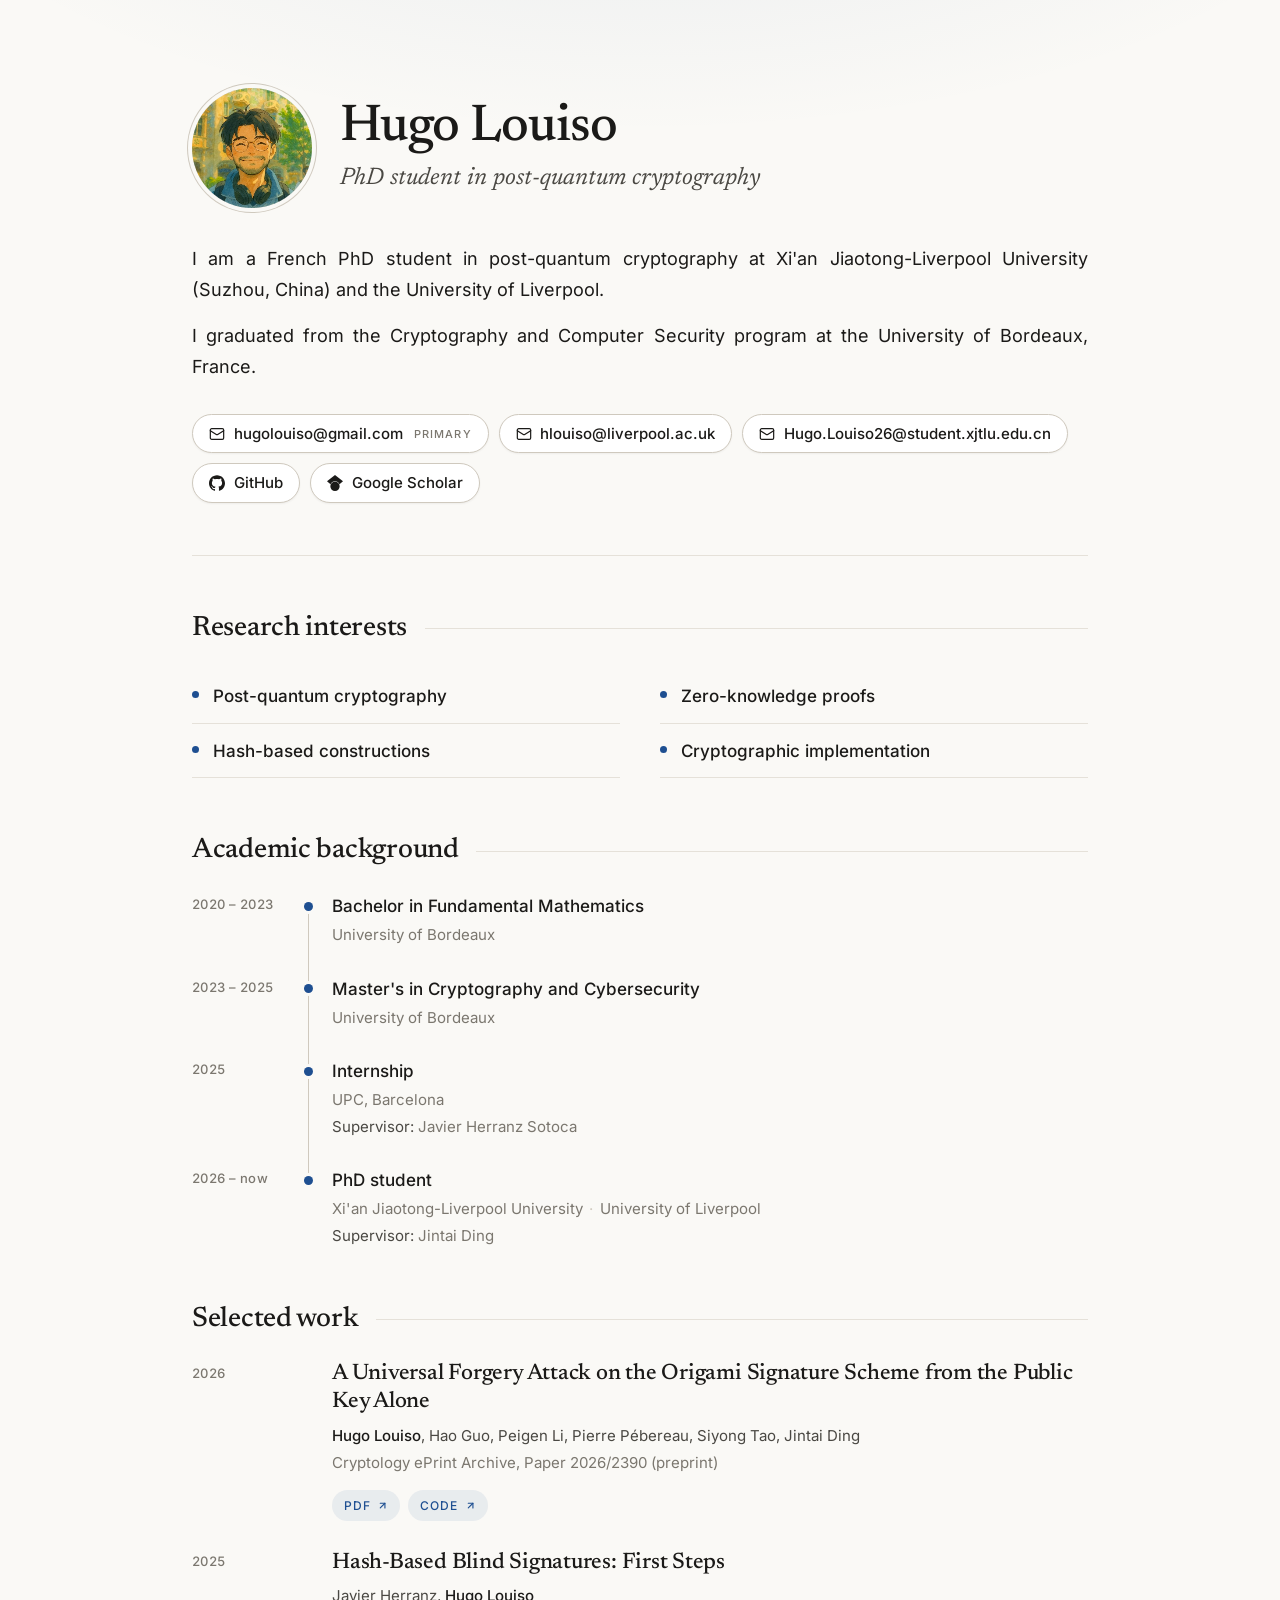
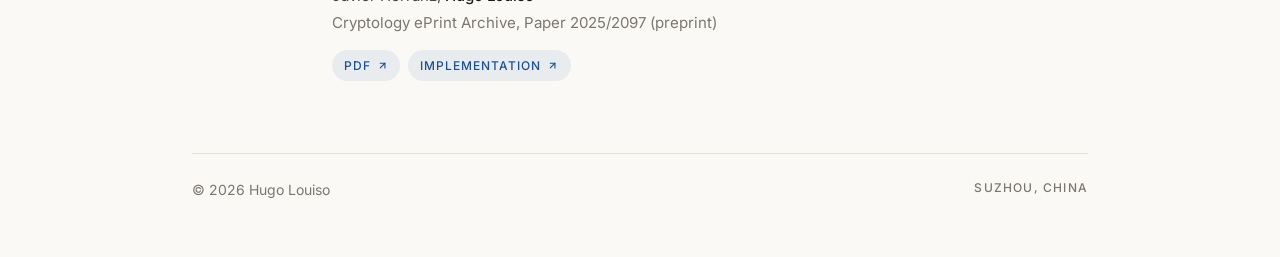
==== commit 0c45cd00: "Add Origami universal forgery paper to selected work Co-Authored-By: Claude Opus 5.5 <noreply@anthro" ====
--- a/index.html
+++ b/index.html
@@ -166,6 +166,26 @@
         <h2 id="work-title">Selected work</h2>
         <ol class="papers">
           <li class="entry">
+            <span class="entry-date">2026</span>
+            <div class="entry-body">
+              <h3 class="paper-title">
+                <a href="https://eprint.iacr.org/2026/2390" target="_blank" rel="noopener">A Universal Forgery Attack on the Origami Signature Scheme from the Public Key Alone</a>
+              </h3>
+              <p class="paper-authors"><span class="me">Hugo Louiso</span>, Hao Guo, Peigen Li, Pierre Pébereau, Siyong Tao, Jintai Ding</p>
+              <p class="paper-venue">Cryptology ePrint Archive, Paper 2026/2390 (preprint)</p>
+              <div class="paper-links">
+                <a class="chip" href="https://eprint.iacr.org/2026/2390.pdf" target="_blank" rel="noopener">
+                  PDF
+                  <svg viewBox="0 0 24 24" fill="none" stroke="currentColor" stroke-width="2.4" stroke-linecap="round" stroke-linejoin="round" aria-hidden="true"><path d="M7 7h10v10"/><path d="M7 17 17 7"/></svg>
+                </a>
+                <a class="chip" href="https://github.com/hlouiso/origami-forgery" target="_blank" rel="noopener">
+                  Code
+                  <svg viewBox="0 0 24 24" fill="none" stroke="currentColor" stroke-width="2.4" stroke-linecap="round" stroke-linejoin="round" aria-hidden="true"><path d="M7 7h10v10"/><path d="M7 17 17 7"/></svg>
+                </a>
+              </div>
+            </div>
+          </li>
+          <li class="entry">
             <span class="entry-date">2025</span>
             <div class="entry-body">
               <h3 class="paper-title">
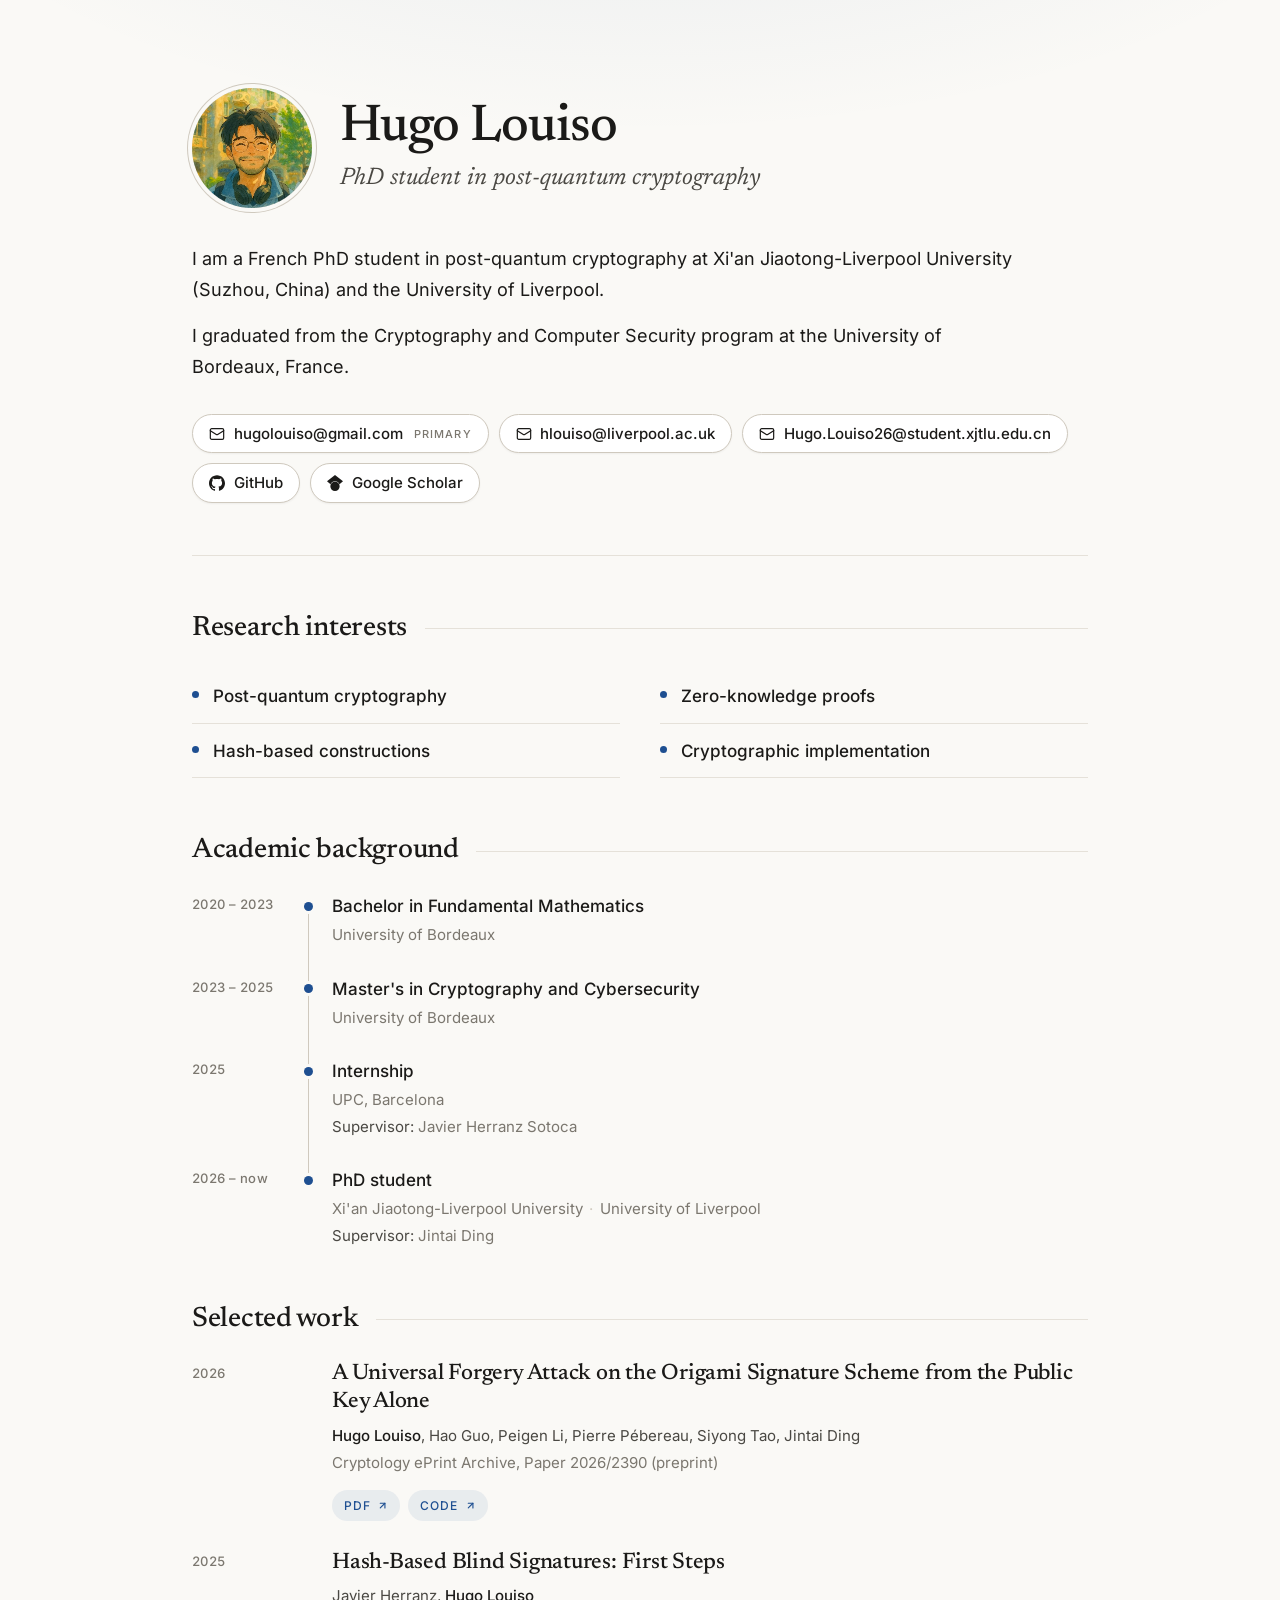
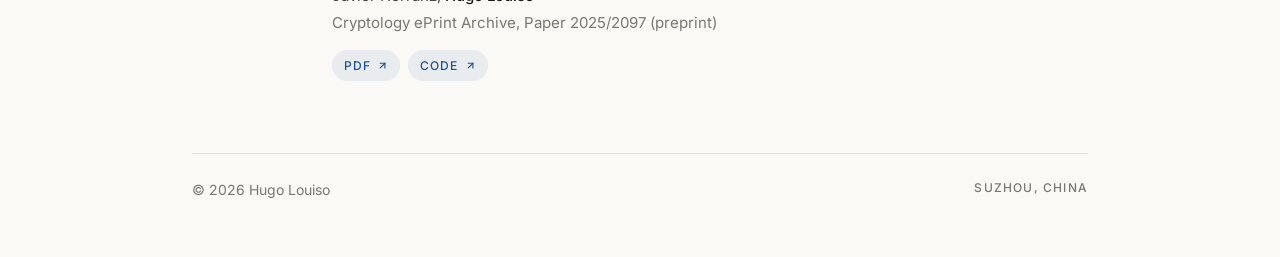
==== commit 434f3d12: "Unify code link labels and left-align intro text Label both repository links "Code". Drop justificat" ====
--- a/index.html
+++ b/index.html
@@ -24,7 +24,7 @@
   <link rel="preload" href="fonts/newsreader-latin-400-italic.woff2" as="font" type="font/woff2" crossorigin>
   <link rel="preload" href="fonts/inter-latin-400-normal.woff2" as="font" type="font/woff2" crossorigin>
   <link rel="preload" href="fonts/inter-latin-500-normal.woff2" as="font" type="font/woff2" crossorigin>
-  <link rel="stylesheet" href="style.css?v=9">
+  <link rel="stylesheet" href="style.css?v=10">
 
   <script type="application/ld+json">
   {
@@ -199,7 +199,7 @@
                   <svg viewBox="0 0 24 24" fill="none" stroke="currentColor" stroke-width="2.4" stroke-linecap="round" stroke-linejoin="round" aria-hidden="true"><path d="M7 7h10v10"/><path d="M7 17 17 7"/></svg>
                 </a>
                 <a class="chip" href="https://github.com/hlouiso/blind_MSS" target="_blank" rel="noopener">
-                  Implementation
+                  Code
                   <svg viewBox="0 0 24 24" fill="none" stroke="currentColor" stroke-width="2.4" stroke-linecap="round" stroke-linejoin="round" aria-hidden="true"><path d="M7 7h10v10"/><path d="M7 17 17 7"/></svg>
                 </a>
               </div>
--- a/style.css
+++ b/style.css
@@ -180,8 +180,7 @@
   margin: 0 0 1rem;
   font-size: 1.125rem;
   line-height: 1.7;
-  text-align: justify;
-  hyphens: auto;
+  text-wrap: pretty;
 }
 
 .intro p:last-child {
@@ -520,9 +519,6 @@
 
   .intro p {
     font-size: 1.0625rem;
-    text-align: left;
-    hyphens: manual;
-    text-wrap: pretty;
   }
 
   .hero {
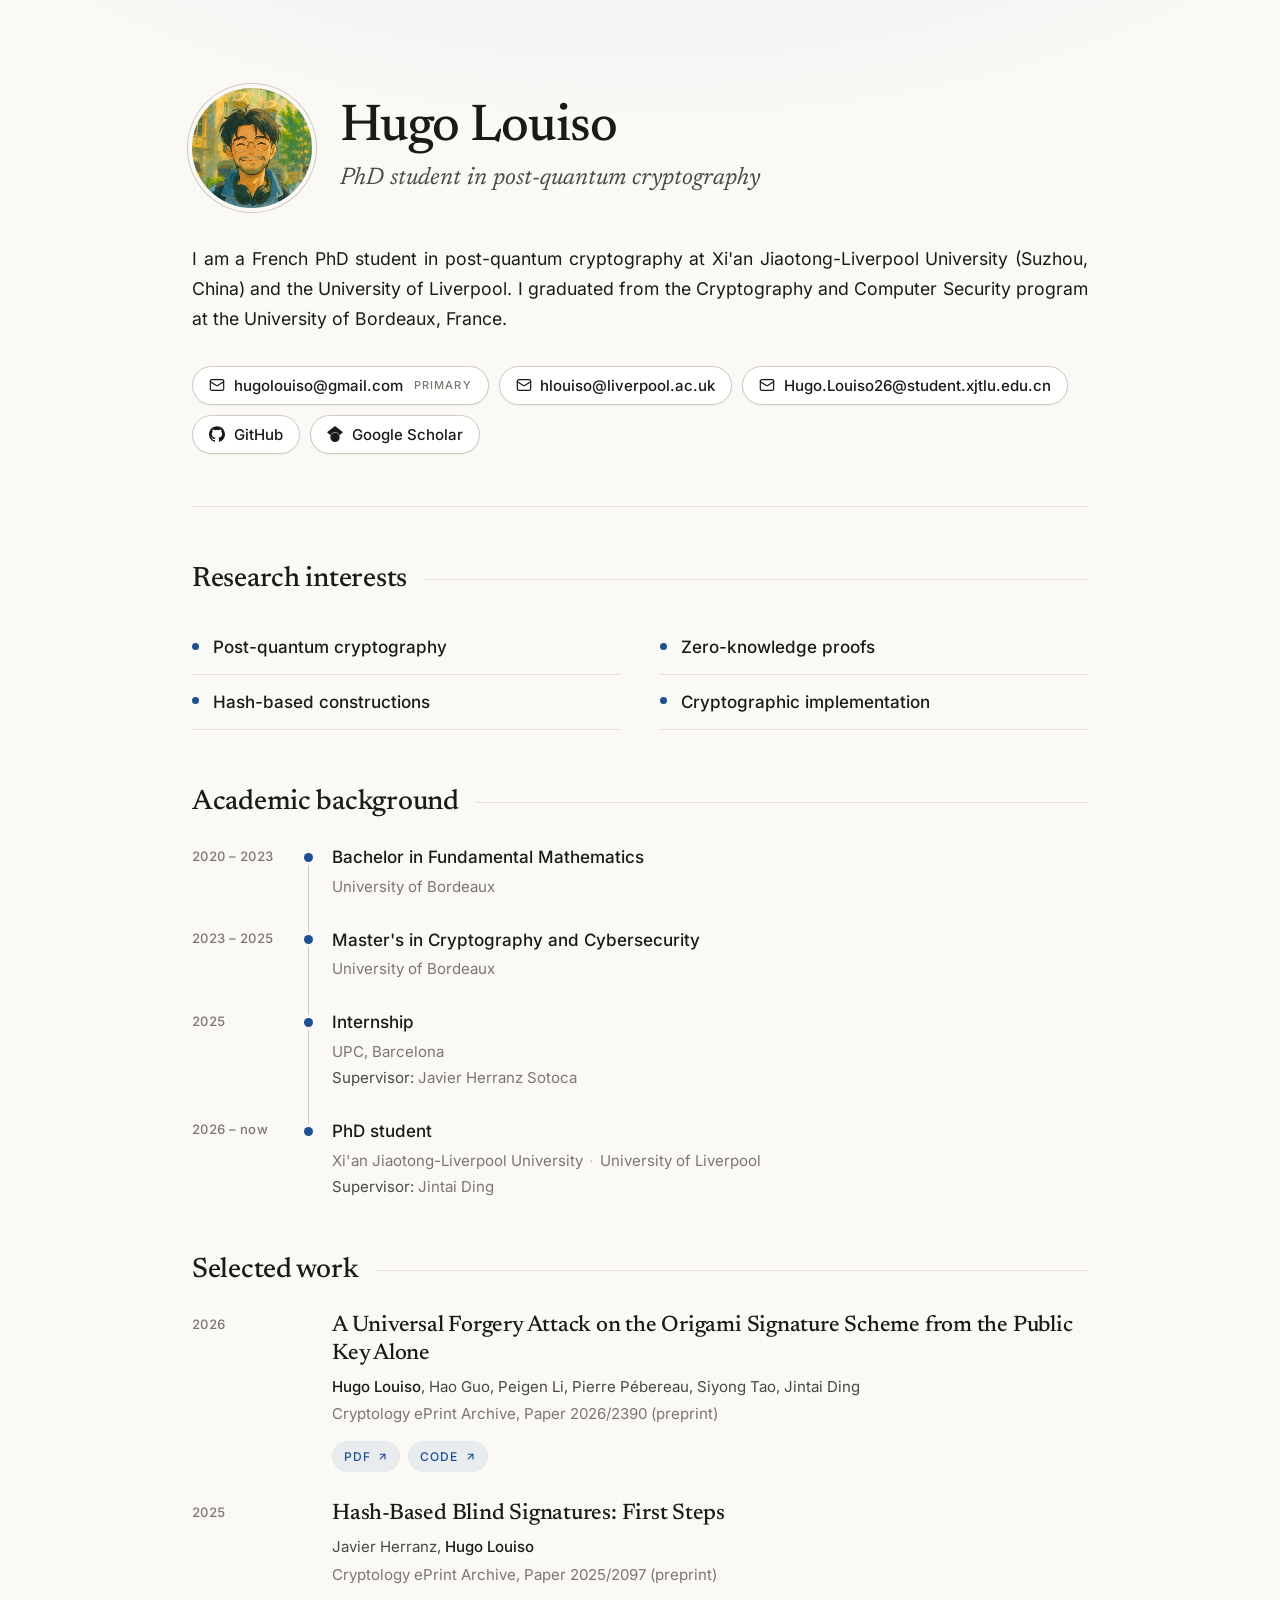
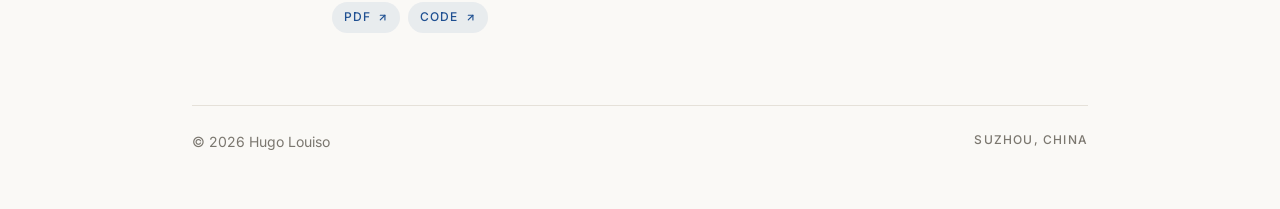
==== commit e9ad96e4: "Merge intro into one justified paragraph Put the two intro sentences in a single paragraph and resto" ====
--- a/index.html
+++ b/index.html
@@ -24,7 +24,7 @@
   <link rel="preload" href="fonts/newsreader-latin-400-italic.woff2" as="font" type="font/woff2" crossorigin>
   <link rel="preload" href="fonts/inter-latin-400-normal.woff2" as="font" type="font/woff2" crossorigin>
   <link rel="preload" href="fonts/inter-latin-500-normal.woff2" as="font" type="font/woff2" crossorigin>
-  <link rel="stylesheet" href="style.css?v=10">
+  <link rel="stylesheet" href="style.css?v=11">
 
   <script type="application/ld+json">
   {
@@ -69,11 +69,8 @@
         <p>
           I am a French PhD student in post-quantum cryptography at Xi'an
           <span class="nowrap">Jiaotong-Liverpool</span> University (Suzhou, China)
-          and the University of Liverpool.
-        </p>
-        <p>
-          I graduated from the Cryptography and Computer Security program
-          at the University of Bordeaux, France.
+          and the University of Liverpool. I graduated from the Cryptography
+          and Computer Security program at the University of Bordeaux, France.
         </p>
       </div>
 
--- a/style.css
+++ b/style.css
@@ -178,9 +178,12 @@
 
 .intro p {
   margin: 0 0 1rem;
-  font-size: 1.125rem;
+  /* Tuned so the justified intro breaks without stretched word gaps at the
+     full 56rem column. Re-check the line breaks if the text changes. */
+  font-size: 1.1rem;
   line-height: 1.7;
-  text-wrap: pretty;
+  text-align: justify;
+  hyphens: auto;
 }
 
 .intro p:last-child {
@@ -519,6 +522,9 @@
 
   .intro p {
     font-size: 1.0625rem;
+    text-align: left;
+    hyphens: manual;
+    text-wrap: pretty;
   }
 
   .hero {
